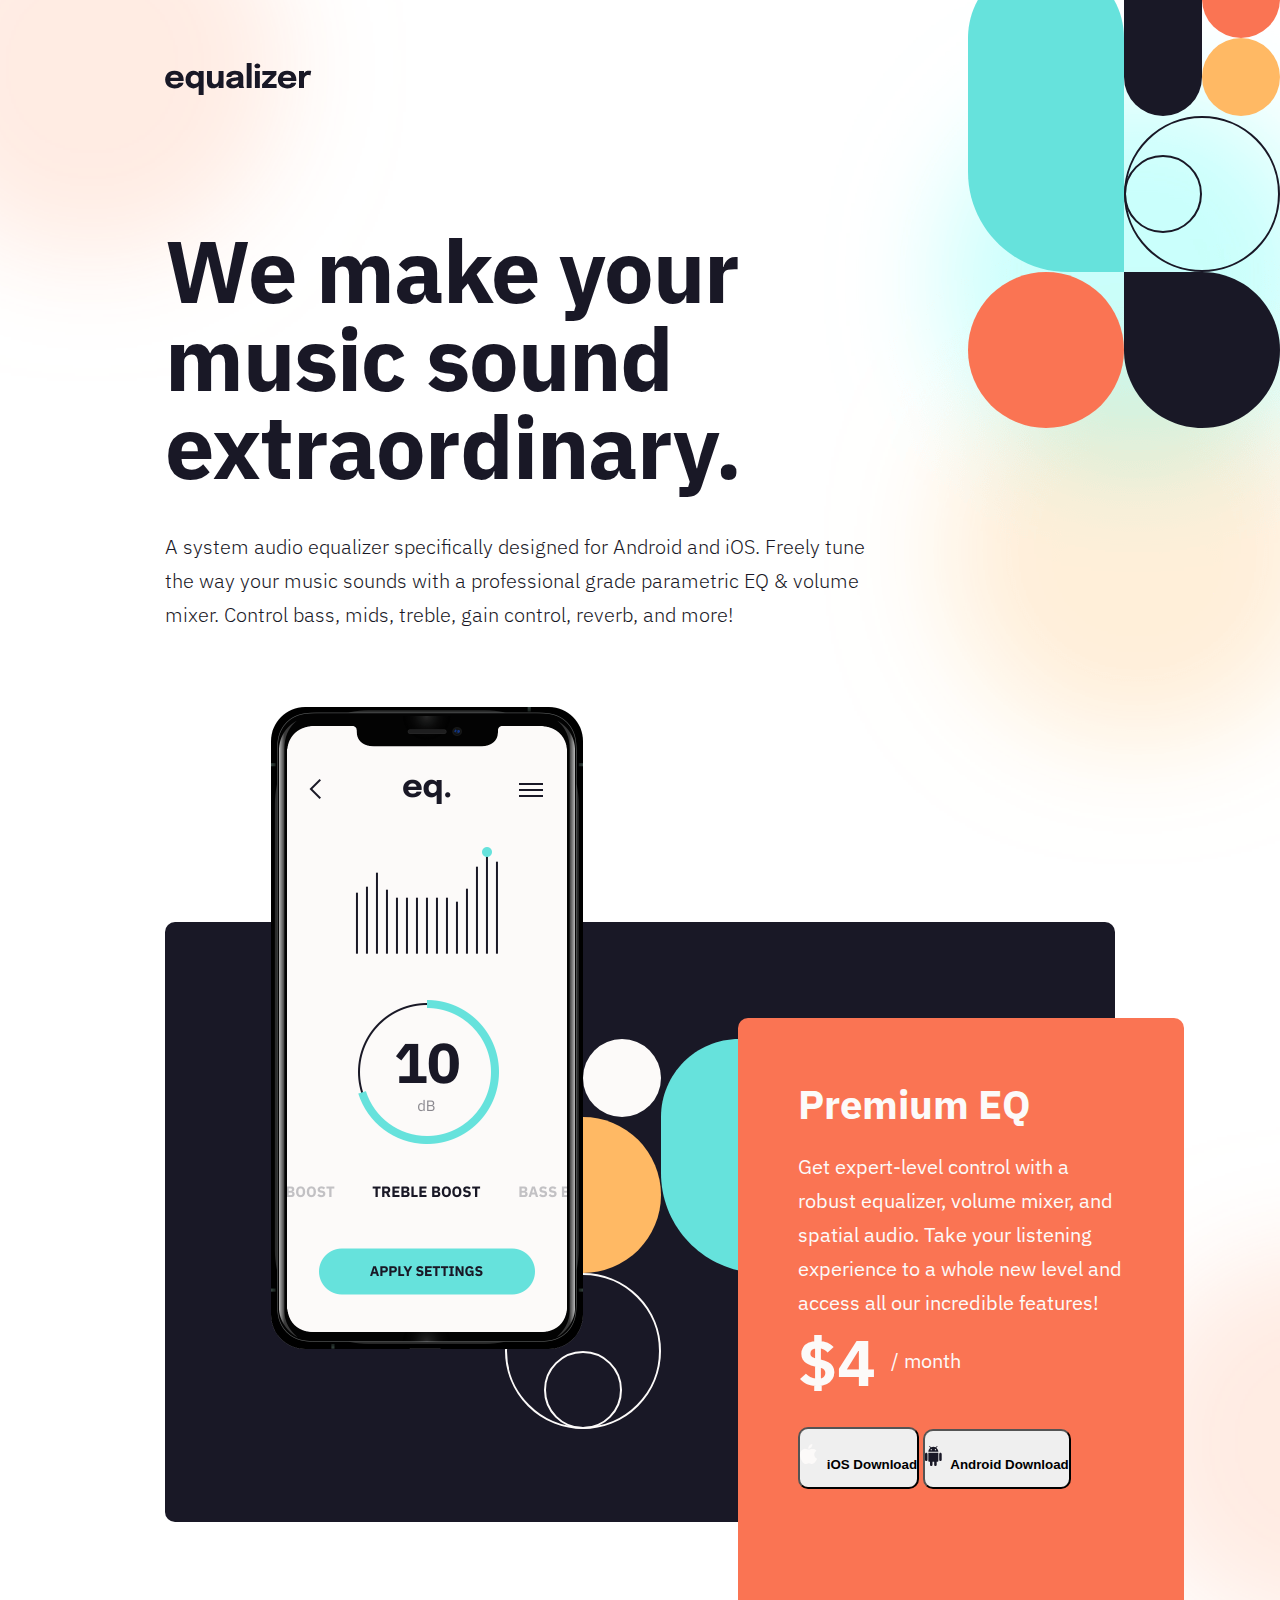
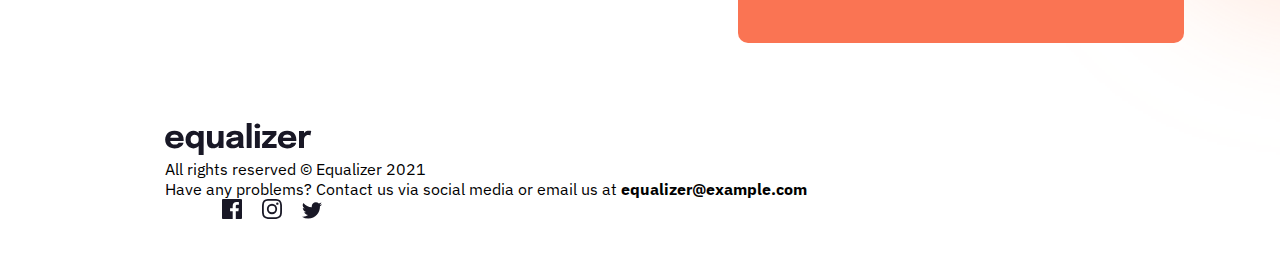
==== index.html @ 3a31e666 "Separated padding to individual icons" ====
<!DOCTYPE html>
<html lang="en">
  <head>
    <meta charset="UTF-8" />
    <meta name="viewport" content="width=device-width, initial-scale=1.0" />
    <link
      rel="icon"
      type="image/png"
      sizes="32x32"
      href="./assets/favicon-32x32.png"
    />
    <link rel="preconnect" href="https://fonts.googleapis.com" />
    <link rel="preconnect" href="https://fonts.gstatic.com" crossorigin />
    <link
      href="https://fonts.googleapis.com/css2?family=IBM+Plex+Sans:wght@400;700&display=swap"
      rel="stylesheet"
    />
    <link
      href="https://cdn.jsdelivr.net/npm/bootstrap@5.1.3/dist/css/bootstrap.min.css"
      rel="stylesheet"
      integrity="sha384-1BmE4kWBq78iYhFldvKuhfTAU6auU8tT94WrHftjDbrCEXSU1oBoqyl2QvZ6jIW3"
      crossorigin="anonymous"
    />
    <link rel="stylesheet" href="/starter-code/src/styles.css" />
    <title>Frontend Mentor | Equalizer landing page</title>
  </head>
  <body>
    <div class="body-design">
      <div class="content">
        <header>
          <img src="/starter-code/assets/logo.svg" alt="equalizer logo" />
          <h1>We make your music sound extraordinary.</h1>
          <p>
            A system audio equalizer specifically designed for Android and iOS.
            Freely tune the way your music sounds with a professional grade
            parametric EQ & volume mixer. Control bass, mids, treble, gain
            control, reverb, and more!
          </p>
        </header>
        <main>
          <div class="section-two">
            <div class="section-two-container">
              <img
                src="/starter-code/assets/bg-pattern-2.svg"
                alt="round pattern"
                class="pattern"
              />
              <img
                src="/starter-code/assets/illustration-app.png"
                alt="mobile phone"
                class="mobile"
              />
              <div class="premium-eq">
                <h2>Premium EQ</h2>
                <p>
                  Get expert-level control with a robust equalizer, volume
                  mixer, and spatial audio. Take your listening experience to a
                  whole new level and access all our incredible features!
                </p>
                <p>
                  <span class="dollar">$4</span>
                  <span class="per-month">/ month</span>
                </p>
                <div class="d-grid">
                  <button type="button" class="btn btn-dark apple-btn">
                    <img
                      src="/starter-code/assets/icon-apple.svg"
                      alt="apple"
                      class="btn-apple-icon"
                    />
                    iOS Download
                  </button>
                  <button type="button" class="btn btn-light android-btn">
                    <img
                      src="/starter-code/assets/icon-android.svg"
                      alt="android"
                      class="btn-android-icon"
                    />
                    Android Download
                  </button>
                </div>
              </div>
            </div>
          </div>
        </main>
        <footer>
          <div class="row">
            <div class="col-lg-3 col-md-12">
              <img
                src="/starter-code/assets/logo.svg"
                alt="equalizer logo"
                class="equalizer-logo"
              />
            </div>

            <p class="col-lg-5 col-md-6">
              All rights reserved © Equalizer 2021 <br />
              Have any problems? Contact us via social media or email us at
              <strong> equalizer@example.com</strong>
            </p>
            <div class="col-lg-2 col-md-4"></div>
            <div class="col-lg-2 col-md-2 social-media">
              <img
                src="/starter-code/assets/icon-facebook.svg"
                alt="facebook"
                class="facebook"
              />
              <img
                src="/starter-code/assets/icon-instagram.svg"
                alt="instagram"
                class="instagram"
              />
              <img
                src="/starter-code/assets/icon-twitter.svg"
                alt="twitter"
                class="twitter"
              />
            </div>
          </div>
        </footer>
      </div>
    </div>
  </body>
</html>
---- starter-code/src/styles.css ----
:root {
  --black: #191826;
  --white: #fcfaf9;
  --sky-blue: #66e2dc;
  --orange: #fa7453;
  --yellow: #ffb964;
}

* {
  box-sizing: border-box;
  margin: 0;
  padding: 0;
}

body {
  font-family: "IBM Plex Sans", sans-serif;
  background: url(../assets/bg-main-desktop.png) top -275px left -250px
    no-repeat;
}

.body-design {
  background: url(../assets/bg-pattern-1.svg);
  background-repeat: no-repeat;
  background-position: top -40px right 0px;
}

h1 {
  font-weight: 700;
  font-size: 88px;
  line-height: 88px;
  letter-spacing: -1px;
  margin-bottom: 40px;
}

h2 {
  font-weight: 700;
  font-size: 40px;
  line-height: 52px;
  padding-bottom: 20px;
}

header {
  color: var(--black);
  padding: 62px 401px 120px 165px;
}

header img {
  margin-bottom: 127px;
}

header p {
  font-size: 20px;
  line-height: 34px;
  font-weight: 300;
}

main {
  padding: 170px 165px 200px;
}

.section-two-container {
  background: var(--black);
  max-width: 1110px;
  max-height: 600px;
  border-radius: 10px;
}

.section-two .pattern {
  width: 312px;
  height: 468px;
  position: relative;
  top: -135px;
  left: 340px;
}

.section-two .mobile {
  width: 312px;
  height: 642px;
  position: relative;
  top: -215px;
  left: -210px;
}

.premium-eq {
  background: var(--orange);
  color: var(--white);
  width: 446px;
  height: 625px;
  padding: 60px;
  border-radius: 10px;
  position: relative;
  bottom: 550px;
  left: 573px;
}

.premium-eq p {
  font-size: 20px;
  line-height: 34px;
  padding-bottom: 25px;
}

.dollar {
  font-size: 65px;
  font-weight: 700;
  padding-right: 10px;
}

.per-month {
  position: relative;
  top: -18px;
}

.apple-btn,
.android-btn {
  padding: 15px 0;
  border-radius: 10px !important;
  font-weight: 700;
}

.apple-btn {
  margin-bottom: 8px;
}

.apple-btn:hover {
  background: var(--sky-blue) !important;
  border-color: var(--sky-blue) !important;
}

.android-btn {
  margin-top: 8px;
}

.android-btn:hover {
  background: var(--yellow);
  border-color: var(--yellow);
}

.btn-apple-icon {
  padding: 0 5px 5px 0;
}

.btn-android-icon {
  padding: 0 5px 3px 0;
}

footer {
  padding: 0 165px 30px;
}

.facebook {
  padding: 0 8px 0 57px;
}

.instagram,
.twitter {
  padding: 0 8px;
}

@media (min-width: 768px) and (max-width: 1023px) {
  body {
    width: 100%;
    background: url(../assets/bg-main-tablet.png) top -205px left -397px
      no-repeat;
  }

  .body-design {
    background: url(../assets/bg-pattern-1.svg);
    background-repeat: no-repeat;
    background-position: top -30px right -10px;
    background-size: 266px 400px;
  }

  .content {
    padding: 0 35px;
  }

  h1 {
    font-size: 64px;
    letter-spacing: -1px;
    padding-bottom: 22px;
  }

  h2 {
    font-size: 32px;
    line-height: 40px;
    padding-bottom: 20px;
  }

  .section-one {
    padding: 40px 190px 190px 0;
  }

  .section-one p {
    font-size: 18px;
    line-height: 28px;
  }

  .section-two-container {
    max-width: 696px;
    max-height: 600px;
    border-radius: 10px;
  }

  .section-two .pattern {
    width: 280px;
    height: 420px;
    position: relative;
    top: -115px;
    left: 220px;
  }

  .section-two .mobile {
    width: 270px;
    height: 556px;
    position: relative;
    top: -155px;
    left: -230px;
  }

  .premium-eq {
    width: 399px;
    height: 546px;
    padding: 40px;
    position: relative;
    bottom: 420px;
    left: 233px;
  }

  .premium-eq p {
    font-size: 18px;
    line-height: 28px;
    padding-bottom: 15px;
  }

  footer .equalizer-logo {
    padding-bottom: 25px;
  }
}

@media (max-width: 767px) {
  body {
    background: url(../assets/bg-main-mobile.png) top -220px left 0 no-repeat;
  }

  .body-design {
    background: none;
  }

  .content {
    padding: 0;
  }

  h1 {
    font-size: 40px;
    line-height: 48px;
  }

  h2 {
    padding-bottom: 8px;
    margin-bottom: 0;
  }

  header {
    padding: 40px 0 40px 24px;
  }

  .header-pattern {
    display: none;
  }

  .section-one {
    padding: 40px 0 140px 20px;
  }

  .section-one p {
    font-size: 16px;
    line-height: 26px;
  }

  .section-two {
    padding: 0 0 430px;
  }

  .section-two-container {
    max-width: 375px;
    max-height: 546px;
    border-radius: 10px;
  }

  .section-two .pattern {
    width: 280px;
    height: 420px;
    position: relative;
    top: 0px;
    left: 40px;
  }

  .section-two .mobile {
    width: 208px;
    height: 430px;
    position: relative;
    top: -515px;
    left: 75px;
  }

  .premium-eq {
    width: 375px;
    height: 546px;
    padding: 30px;
    position: relative;
    top: -460px;
    left: 0px;
  }

  .premium-eq p {
    padding-bottom: 20px;
    margin-bottom: 0;
  }

  .apple-btn {
    margin-bottom: 5px;
  }

  .android-btn {
    margin-top: 5px;
  }

  footer {
    padding: 0 0 50px 20px;
  }

  footer p {
    font-size: 16px;
    line-height: 26px;
    padding: 0 0 20px 0;
  }

  footer .equalizer-logo {
    padding-bottom: 25px;
  }

  .social-media img {
    padding: 0 5px;
  }
}
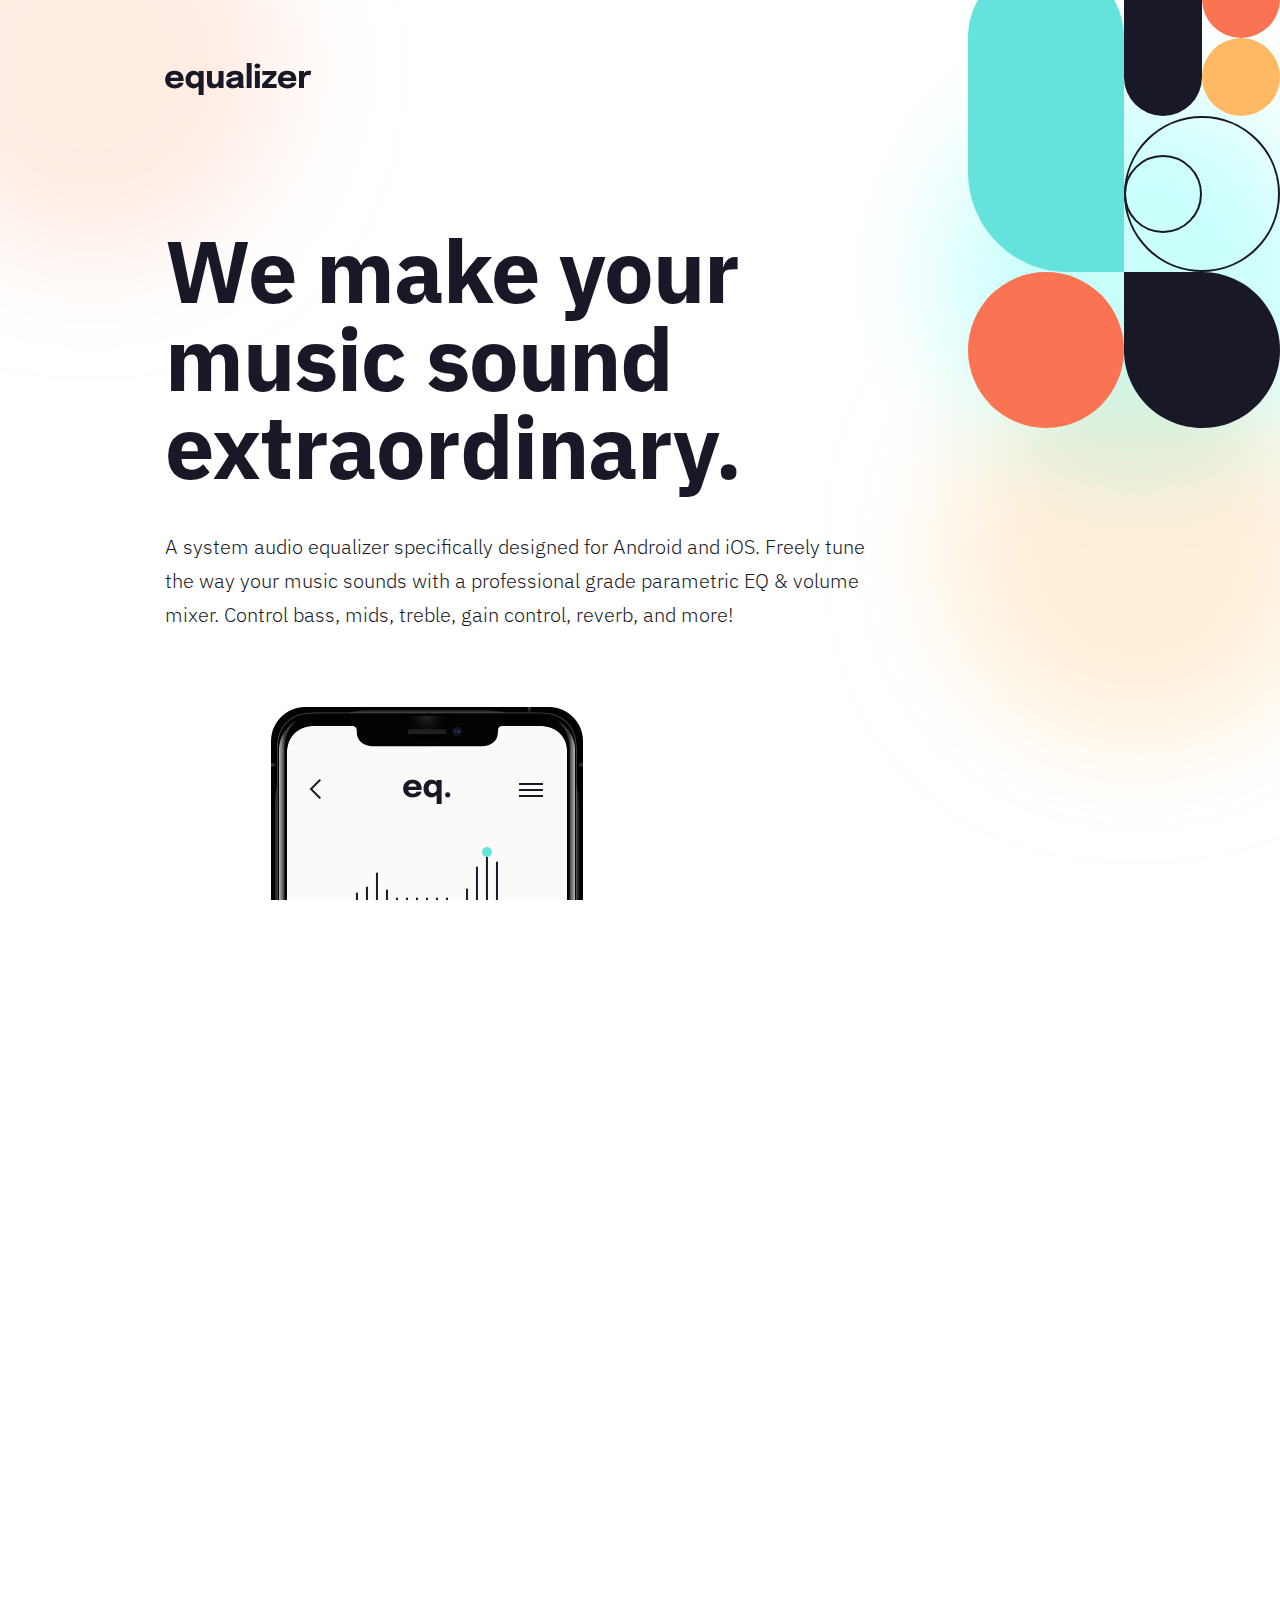
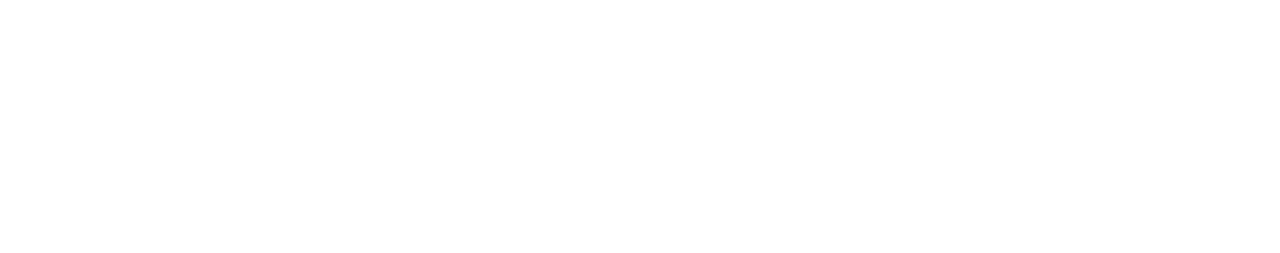
==== commit b0318252: "Fixed problem with horizontal scrolling" ====
--- a/index.html
+++ b/index.html
@@ -25,100 +25,103 @@
     <title>Frontend Mentor | Equalizer landing page</title>
   </head>
   <body>
-    <div class="body-design">
-      <div class="content">
-        <header>
-          <img src="/starter-code/assets/logo.svg" alt="equalizer logo" />
-          <h1>We make your music sound extraordinary.</h1>
+    <header>
+      <img
+        src="/starter-code/assets/logo.svg"
+        alt="equalizer logo"
+        class="equalizer-logo"
+      />
+      <img
+        src="/starter-code/assets/bg-pattern-1.svg"
+        alt="equalizer design"
+        class="equalizer-design"
+      />
+      <h1>We make your music sound extraordinary.</h1>
+      <p>
+        A system audio equalizer specifically designed for Android and iOS.
+        Freely tune the way your music sounds with a professional grade
+        parametric EQ & volume mixer. Control bass, mids, treble, gain control,
+        reverb, and more!
+      </p>
+    </header>
+    <main>
+      <div class="equalizer-container">
+        <img
+          src="/starter-code/assets/bg-pattern-2.svg"
+          alt="round pattern"
+          class="pattern"
+        />
+        <img
+          src="/starter-code/assets/illustration-app.png"
+          alt="mobile phone"
+          class="mobile"
+        />
+        <div class="premium-eq">
+          <h2>Premium EQ</h2>
           <p>
-            A system audio equalizer specifically designed for Android and iOS.
-            Freely tune the way your music sounds with a professional grade
-            parametric EQ & volume mixer. Control bass, mids, treble, gain
-            control, reverb, and more!
+            Get expert-level control with a robust equalizer, volume mixer, and
+            spatial audio. Take your listening experience to a whole new level
+            and access all our incredible features!
           </p>
-        </header>
-        <main>
-          <div class="section-two">
-            <div class="section-two-container">
+          <p>
+            <span class="dollar">$4</span>
+            <span class="per-month">/ month</span>
+          </p>
+          <div class="d-grid">
+            <button type="button" class="btn btn-dark apple-btn">
               <img
-                src="/starter-code/assets/bg-pattern-2.svg"
-                alt="round pattern"
-                class="pattern"
+                src="/starter-code/assets/icon-apple.svg"
+                alt="apple"
+                class="btn-apple-icon"
               />
+              iOS Download
+            </button>
+            <button type="button" class="btn btn-light android-btn">
               <img
-                src="/starter-code/assets/illustration-app.png"
-                alt="mobile phone"
-                class="mobile"
+                src="/starter-code/assets/icon-android.svg"
+                alt="android"
+                class="btn-android-icon"
               />
-              <div class="premium-eq">
-                <h2>Premium EQ</h2>
-                <p>
-                  Get expert-level control with a robust equalizer, volume
-                  mixer, and spatial audio. Take your listening experience to a
-                  whole new level and access all our incredible features!
-                </p>
-                <p>
-                  <span class="dollar">$4</span>
-                  <span class="per-month">/ month</span>
-                </p>
-                <div class="d-grid">
-                  <button type="button" class="btn btn-dark apple-btn">
-                    <img
-                      src="/starter-code/assets/icon-apple.svg"
-                      alt="apple"
-                      class="btn-apple-icon"
-                    />
-                    iOS Download
-                  </button>
-                  <button type="button" class="btn btn-light android-btn">
-                    <img
-                      src="/starter-code/assets/icon-android.svg"
-                      alt="android"
-                      class="btn-android-icon"
-                    />
-                    Android Download
-                  </button>
-                </div>
-              </div>
-            </div>
+              Android Download
+            </button>
           </div>
-        </main>
-        <footer>
-          <div class="row">
-            <div class="col-lg-3 col-md-12">
-              <img
-                src="/starter-code/assets/logo.svg"
-                alt="equalizer logo"
-                class="equalizer-logo"
-              />
-            </div>
+        </div>
+      </div>
+    </main>
+    <footer>
+      <div class="row">
+        <div class="col-lg-3 col-md-12">
+          <img
+            src="/starter-code/assets/logo.svg"
+            alt="equalizer logo"
+            class="equalizer-logo"
+          />
+        </div>
 
-            <p class="col-lg-5 col-md-6">
-              All rights reserved © Equalizer 2021 <br />
-              Have any problems? Contact us via social media or email us at
-              <strong> equalizer@example.com</strong>
-            </p>
-            <div class="col-lg-2 col-md-4"></div>
-            <div class="col-lg-2 col-md-2 social-media">
-              <img
-                src="/starter-code/assets/icon-facebook.svg"
-                alt="facebook"
-                class="facebook"
-              />
-              <img
-                src="/starter-code/assets/icon-instagram.svg"
-                alt="instagram"
-                class="instagram"
-              />
-              <img
-                src="/starter-code/assets/icon-twitter.svg"
-                alt="twitter"
-                class="twitter"
-              />
-            </div>
-          </div>
-        </footer>
+        <p class="col-lg-5 col-md-6">
+          All rights reserved © Equalizer 2021 <br />
+          Have any problems? Contact us via social media or email us at
+          <strong> equalizer@example.com</strong>
+        </p>
+        <div class="col-lg-2 col-md-3"></div>
+        <div class="col-lg-2 col-md-3 social-media">
+          <img
+            src="/starter-code/assets/icon-facebook.svg"
+            alt="facebook"
+            class="facebook"
+          />
+          <img
+            src="/starter-code/assets/icon-instagram.svg"
+            alt="instagram"
+            class="instagram"
+          />
+          <img
+            src="/starter-code/assets/icon-twitter.svg"
+            alt="twitter"
+            class="twitter"
+          />
+        </div>
       </div>
-    </div>
+    </footer>
   </body>
 </html>
--- a/starter-code/src/styles.css
+++ b/starter-code/src/styles.css
@@ -6,22 +6,32 @@
   --yellow: #ffb964;
 }
 
+*,
+*::before,
+*::after {
+  box-sizing: border-box;
+}
+
 * {
-  box-sizing: border-box;
   margin: 0;
-  padding: 0;
-}
-
+}
+
+html,
 body {
-  font-family: "IBM Plex Sans", sans-serif;
+  height: 100%;
+  overflow-x: hidden;
+}
+
+body {
   background: url(../assets/bg-main-desktop.png) top -275px left -250px
     no-repeat;
-}
-
-.body-design {
-  background: url(../assets/bg-pattern-1.svg);
-  background-repeat: no-repeat;
-  background-position: top -40px right 0px;
+  font-family: "IBM Plex Sans", sans-serif;
+}
+
+.equalizer-design {
+  position: absolute;
+  right: 0;
+  top: -40px;
 }
 
 h1 {
@@ -44,7 +54,7 @@
   padding: 62px 401px 120px 165px;
 }
 
-header img {
+header .equalizer-logo {
   margin-bottom: 127px;
 }
 
@@ -58,14 +68,14 @@
   padding: 170px 165px 200px;
 }
 
-.section-two-container {
+.equalizer-container {
   background: var(--black);
   max-width: 1110px;
   max-height: 600px;
   border-radius: 10px;
 }
 
-.section-two .pattern {
+.pattern {
   width: 312px;
   height: 468px;
   position: relative;
@@ -73,7 +83,7 @@
   left: 340px;
 }
 
-.section-two .mobile {
+.mobile {
   width: 312px;
   height: 642px;
   position: relative;
@@ -158,26 +168,32 @@
 
 @media (min-width: 768px) and (max-width: 1023px) {
   body {
-    width: 100%;
     background: url(../assets/bg-main-tablet.png) top -205px left -397px
       no-repeat;
-  }
-
-  .body-design {
-    background: url(../assets/bg-pattern-1.svg);
-    background-repeat: no-repeat;
-    background-position: top -30px right -10px;
-    background-size: 266px 400px;
-  }
-
-  .content {
-    padding: 0 35px;
+    padding: 0 40px 85px;
+  }
+
+  header .equalizer-logo {
+    margin-bottom: 100px;
+  }
+
+  .equalizer-design {
+    right: 0px;
+    top: -38px;
+    width: 266px;
+    height: 400px;
+  }
+
+  .equalizer-container {
+    max-width: 696px;
+    max-height: 600px;
   }
 
   h1 {
     font-size: 64px;
-    letter-spacing: -1px;
-    padding-bottom: 22px;
+    line-height: 64px;
+    letter-spacing: -0.727px;
+    margin-bottom: 30px;
   }
 
   h2 {
@@ -186,22 +202,21 @@
     padding-bottom: 20px;
   }
 
-  .section-one {
-    padding: 40px 190px 190px 0;
-  }
-
-  .section-one p {
+  header {
+    padding: 40px 183px 190px 0;
+  }
+
+  header p {
     font-size: 18px;
     line-height: 28px;
   }
 
-  .section-two-container {
-    max-width: 696px;
-    max-height: 600px;
-    border-radius: 10px;
-  }
-
-  .section-two .pattern {
+  main {
+    margin: 0 0 130px;
+    padding: 0;
+  }
+
+  .pattern {
     width: 280px;
     height: 420px;
     position: relative;
@@ -209,7 +224,7 @@
     left: 220px;
   }
 
-  .section-two .mobile {
+  .mobile {
     width: 270px;
     height: 556px;
     position: relative;
@@ -232,8 +247,21 @@
     padding-bottom: 15px;
   }
 
+  footer {
+    padding: 0 0 40px;
+  }
+
   footer .equalizer-logo {
     padding-bottom: 25px;
+  }
+
+  .facebook {
+    padding: 0 8px 0 45px;
+  }
+
+  .instagram,
+  .twitter {
+    padding: 0 8px;
   }
 }
 
@@ -242,12 +270,8 @@
     background: url(../assets/bg-main-mobile.png) top -220px left 0 no-repeat;
   }
 
-  .body-design {
-    background: none;
-  }
-
-  .content {
-    padding: 0;
+  .equalizer-design {
+    display: none;
   }
 
   h1 {
@@ -261,33 +285,35 @@
   }
 
   header {
-    padding: 40px 0 40px 24px;
+    padding: 0 20px;
+    width: 100%;
+    margin: 40px 0 150px;
   }
 
   .header-pattern {
     display: none;
   }
 
-  .section-one {
-    padding: 40px 0 140px 20px;
-  }
-
-  .section-one p {
+  header .equalizer-logo {
+    margin-bottom: 50px;
+  }
+
+  header p {
     font-size: 16px;
     line-height: 26px;
-  }
-
-  .section-two {
-    padding: 0 0 430px;
-  }
-
-  .section-two-container {
-    max-width: 375px;
-    max-height: 546px;
-    border-radius: 10px;
-  }
-
-  .section-two .pattern {
+    padding: 0 10px 0 0;
+  }
+
+  main {
+    padding: 0;
+    margin-bottom: 450px;
+  }
+
+  .equalizer-container {
+    padding: 0 10px;
+  }
+
+  .pattern {
     width: 280px;
     height: 420px;
     position: relative;
@@ -295,7 +321,7 @@
     left: 40px;
   }
 
-  .section-two .mobile {
+  .mobile {
     width: 208px;
     height: 430px;
     position: relative;
@@ -309,7 +335,7 @@
     padding: 30px;
     position: relative;
     top: -460px;
-    left: 0px;
+    left: -10px;
   }
 
   .premium-eq p {
@@ -326,7 +352,7 @@
   }
 
   footer {
-    padding: 0 0 50px 20px;
+    padding: 0 20px 50px;
   }
 
   footer p {
